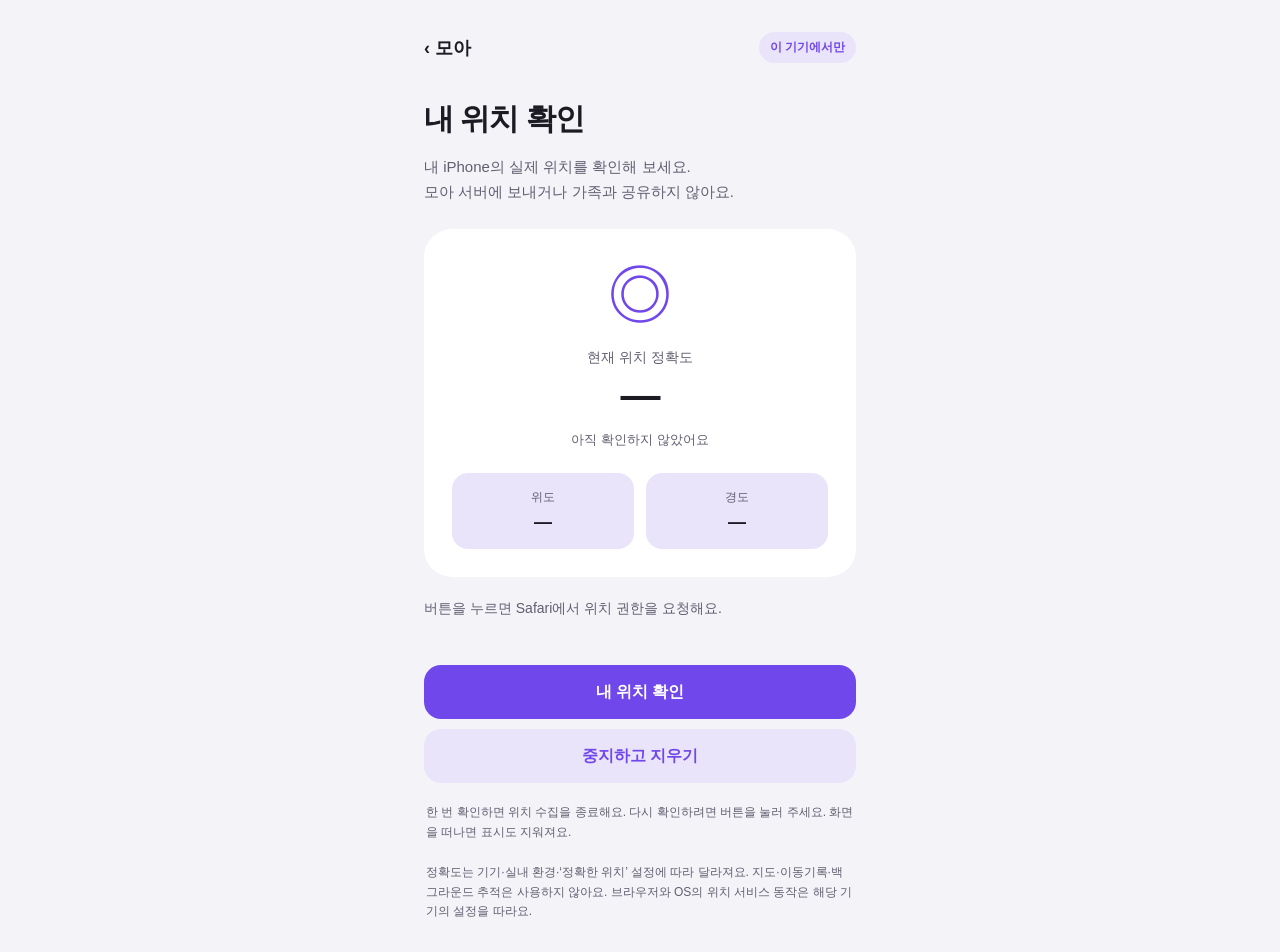
==== device-location/index.html @ 3b2cc341 "Publish device-only foreground location check" ====
<!doctype html>
<html lang="ko"><head><meta charset="utf-8"><meta name="viewport" content="width=device-width,initial-scale=1,viewport-fit=cover">
<meta name="referrer" content="no-referrer"><meta name="robots" content="noindex,nofollow">
<meta http-equiv="Content-Security-Policy" content="default-src 'none'; script-src 'self'; style-src 'self'; img-src 'self'; connect-src 'none'; base-uri 'none'; form-action 'none'">
<meta name="color-scheme" content="light dark"><title>모아 · 내 위치 확인</title>
<link rel="icon" href="../favicon.png"><link rel="stylesheet" href="location.css"><script src="location.js" defer></script></head>
<body><main><header><a href="../">‹ 모아</a><span>이 기기에서만</span></header>
<h1>내 위치 확인</h1><p class="intro">내 iPhone의 실제 위치를 확인해 보세요.<br>모아 서버에 보내거나 가족과 공유하지 않아요.</p>
<section class="location" aria-label="기기 위치 확인 결과"><div class="target" aria-hidden="true">◎</div><p class="caption">현재 위치 정확도</p><strong id="accuracy">—</strong><p id="time">아직 확인하지 않았어요</p>
<dl><div><dt>위도</dt><dd id="latitude">—</dd></div><div><dt>경도</dt><dd id="longitude">—</dd></div></dl></section>
<p id="status" role="status" aria-live="polite">버튼을 누르면 Safari에서 위치 권한을 요청해요.</p>
<button id="start">내 위치 확인</button><button id="stop" class="secondary">중지하고 지우기</button>
<p class="note">한 번 확인하면 위치 수집을 종료해요. 다시 확인하려면 버튼을 눌러 주세요. 화면을 떠나면 표시도 지워져요.</p>
<p class="note">정확도는 기기·실내 환경·‘정확한 위치’ 설정에 따라 달라져요. 지도·이동기록·백그라운드 추적은 사용하지 않아요. 브라우저와 OS의 위치 서비스 동작은 해당 기기의 설정을 따라요.</p>
</main></body></html>
---- device-location/location.css ----
:root{font-family:-apple-system,BlinkMacSystemFont,"Segoe UI",sans-serif;color:#1c1b23;background:#f4f3f8;--card:#fff;--muted:#625e70;--accent:#7047eb;--soft:#eae4fb}*{box-sizing:border-box}body{margin:0}main{max-width:480px;margin:auto;padding:24px 24px max(30px,env(safe-area-inset-bottom))}header{display:flex;justify-content:space-between;align-items:center;margin:8px 0 36px}a{color:inherit;text-decoration:none;font-size:18px;font-weight:700}header span{color:var(--accent);background:var(--soft);padding:7px 11px;border-radius:20px;font-size:12px;font-weight:600}h1{font-size:30px;letter-spacing:-1px;margin:0 0 12px}.intro,.note,#status{color:var(--muted);line-height:1.65}.intro{font-size:15px;margin-bottom:24px}.location{border-radius:28px;background:var(--card);padding:28px;text-align:center}.target{color:var(--accent);font-size:64px;line-height:1.2}.caption{margin:16px 0 6px;color:var(--muted);font-size:14px}strong{font-size:40px;letter-spacing:-1px}#time{font-size:13px;color:var(--muted)}dl{display:flex;gap:12px;margin:24px 0 0}dl div{flex:1;padding:16px 8px;border-radius:16px;background:var(--soft)}dt{font-size:12px;color:var(--muted);margin-bottom:6px}dd{margin:0;font-size:18px;font-variant-numeric:tabular-nums;font-weight:700}#status{font-size:14px;min-height:48px;margin:20px 0}button{font:inherit;min-height:54px;border:0;border-radius:17px;width:100%;font-weight:700;background:var(--accent);color:#fff;cursor:pointer}button:disabled{opacity:.55}.secondary{margin-top:10px;background:var(--soft);color:var(--accent)}button:focus-visible,a:focus-visible{outline:3px solid var(--accent);outline-offset:4px}.note{font-size:12px;margin:20px 2px 0}@media(prefers-color-scheme:dark){:root{color:#f7f5fc;background:#141318;--card:#222127;--muted:#b8b2c5;--accent:#aa8aff;--soft:#34303f}button{color:#16121e}.secondary{color:var(--accent)}}@media(max-width:350px){main{padding:20px 16px}dd{font-size:16px}}
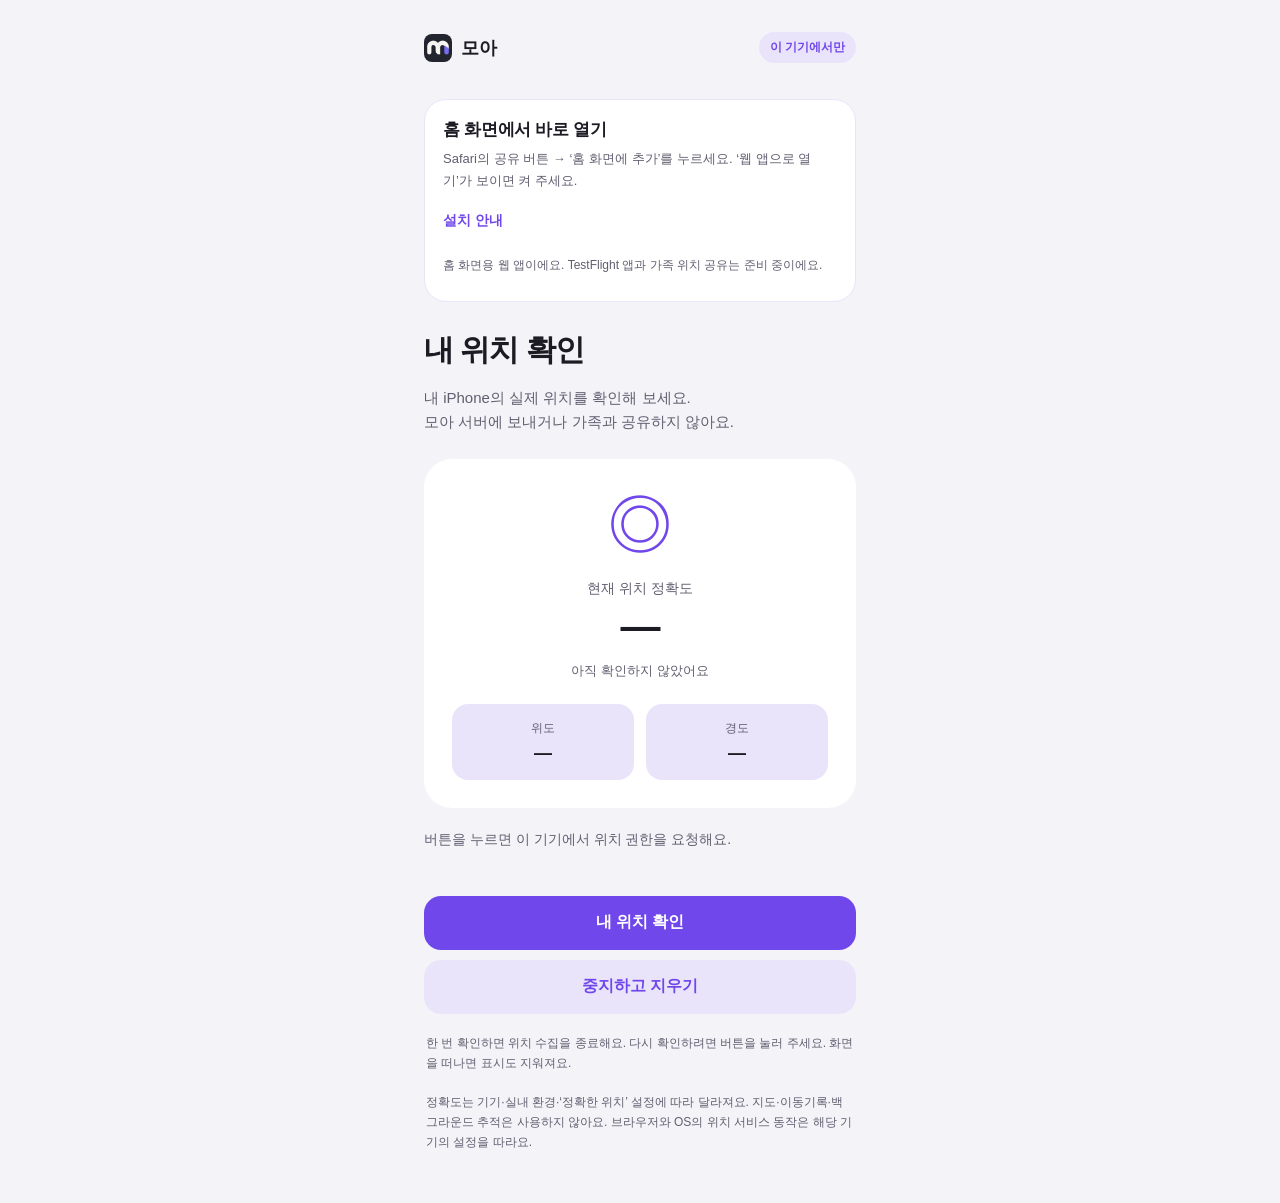
==== commit 2972bb06: "Enable home-screen installation for device location check" ====
--- a/device-location/index.html
+++ b/device-location/index.html
@@ -1,15 +1,19 @@
 <!doctype html>
 <html lang="ko"><head><meta charset="utf-8"><meta name="viewport" content="width=device-width,initial-scale=1,viewport-fit=cover">
 <meta name="referrer" content="no-referrer"><meta name="robots" content="noindex,nofollow">
-<meta http-equiv="Content-Security-Policy" content="default-src 'none'; script-src 'self'; style-src 'self'; img-src 'self'; connect-src 'none'; base-uri 'none'; form-action 'none'">
+<meta http-equiv="Content-Security-Policy" content="default-src 'none'; script-src 'self'; style-src 'self'; img-src 'self'; connect-src 'self'; worker-src 'self'; manifest-src 'self'; base-uri 'none'; form-action 'none'">
+<meta name="apple-mobile-web-app-capable" content="yes"><meta name="apple-mobile-web-app-title" content="모아"><meta name="apple-mobile-web-app-status-bar-style" content="black-translucent">
+<meta name="theme-color" content="#141318"><link rel="manifest" href="manifest.webmanifest"><link rel="apple-touch-icon" href="icon-192.png">
 <meta name="color-scheme" content="light dark"><title>모아 · 내 위치 확인</title>
 <link rel="icon" href="../favicon.png"><link rel="stylesheet" href="location.css"><script src="location.js" defer></script></head>
-<body><main><header><a href="../">‹ 모아</a><span>이 기기에서만</span></header>
+<body><main><header><a href="../" aria-label="모아 가상 화면 체험"><img src="icon-192.png" width="28" height="28" alt=""> 모아</a><span>이 기기에서만</span></header>
+<div id="install-guide" class="install"><div><strong>홈 화면에서 바로 열기</strong><p>Safari의 공유 버튼 → ‘홈 화면에 추가’를 누르세요. ‘웹 앱으로 열기’가 보이면 켜 주세요.</p></div><button id="install-help" class="text-button" aria-expanded="false" aria-controls="install-detail">설치 안내</button><ol id="install-detail" hidden><li>이 주소를 iPhone의 Safari에서 여세요.</li><li>공유 버튼을 누르고 ‘홈 화면에 추가’를 선택하세요. 목록에 없으면 아래로 내려 확인하세요.</li><li>‘웹 앱으로 열기’가 보이면 켠 뒤 ‘추가’를 누르세요.</li><li>홈 화면의 진한 m 아이콘으로 모아를 열고 ‘내 위치 확인’을 누르세요.</li></ol><p class="install-limit">홈 화면용 웹 앱이에요. TestFlight 앱과 가족 위치 공유는 준비 중이에요.</p></div>
 <h1>내 위치 확인</h1><p class="intro">내 iPhone의 실제 위치를 확인해 보세요.<br>모아 서버에 보내거나 가족과 공유하지 않아요.</p>
 <section class="location" aria-label="기기 위치 확인 결과"><div class="target" aria-hidden="true">◎</div><p class="caption">현재 위치 정확도</p><strong id="accuracy">—</strong><p id="time">아직 확인하지 않았어요</p>
 <dl><div><dt>위도</dt><dd id="latitude">—</dd></div><div><dt>경도</dt><dd id="longitude">—</dd></div></dl></section>
-<p id="status" role="status" aria-live="polite">버튼을 누르면 Safari에서 위치 권한을 요청해요.</p>
+<p id="status" role="status" aria-live="polite">버튼을 누르면 이 기기에서 위치 권한을 요청해요.</p>
 <button id="start">내 위치 확인</button><button id="stop" class="secondary">중지하고 지우기</button>
 <p class="note">한 번 확인하면 위치 수집을 종료해요. 다시 확인하려면 버튼을 눌러 주세요. 화면을 떠나면 표시도 지워져요.</p>
 <p class="note">정확도는 기기·실내 환경·‘정확한 위치’ 설정에 따라 달라져요. 지도·이동기록·백그라운드 추적은 사용하지 않아요. 브라우저와 OS의 위치 서비스 동작은 해당 기기의 설정을 따라요.</p>
+<p id="app-state" class="note" role="status" aria-live="polite"></p>
 </main></body></html>
--- a/device-location/location.css
+++ b/device-location/location.css
@@ -1 +1,3 @@
 :root{font-family:-apple-system,BlinkMacSystemFont,"Segoe UI",sans-serif;color:#1c1b23;background:#f4f3f8;--card:#fff;--muted:#625e70;--accent:#7047eb;--soft:#eae4fb}*{box-sizing:border-box}body{margin:0}main{max-width:480px;margin:auto;padding:24px 24px max(30px,env(safe-area-inset-bottom))}header{display:flex;justify-content:space-between;align-items:center;margin:8px 0 36px}a{color:inherit;text-decoration:none;font-size:18px;font-weight:700}header span{color:var(--accent);background:var(--soft);padding:7px 11px;border-radius:20px;font-size:12px;font-weight:600}h1{font-size:30px;letter-spacing:-1px;margin:0 0 12px}.intro,.note,#status{color:var(--muted);line-height:1.65}.intro{font-size:15px;margin-bottom:24px}.location{border-radius:28px;background:var(--card);padding:28px;text-align:center}.target{color:var(--accent);font-size:64px;line-height:1.2}.caption{margin:16px 0 6px;color:var(--muted);font-size:14px}strong{font-size:40px;letter-spacing:-1px}#time{font-size:13px;color:var(--muted)}dl{display:flex;gap:12px;margin:24px 0 0}dl div{flex:1;padding:16px 8px;border-radius:16px;background:var(--soft)}dt{font-size:12px;color:var(--muted);margin-bottom:6px}dd{margin:0;font-size:18px;font-variant-numeric:tabular-nums;font-weight:700}#status{font-size:14px;min-height:48px;margin:20px 0}button{font:inherit;min-height:54px;border:0;border-radius:17px;width:100%;font-weight:700;background:var(--accent);color:#fff;cursor:pointer}button:disabled{opacity:.55}.secondary{margin-top:10px;background:var(--soft);color:var(--accent)}button:focus-visible,a:focus-visible{outline:3px solid var(--accent);outline-offset:4px}.note{font-size:12px;margin:20px 2px 0}@media(prefers-color-scheme:dark){:root{color:#f7f5fc;background:#141318;--card:#222127;--muted:#b8b2c5;--accent:#aa8aff;--soft:#34303f}button{color:#16121e}.secondary{color:var(--accent)}}@media(max-width:350px){main{padding:20px 16px}dd{font-size:16px}}
+
+[hidden]{display:none!important}header a{display:flex;align-items:center;gap:9px}header img{border-radius:8px}.install{padding:18px;border:1px solid var(--soft);border-radius:22px;margin-bottom:28px;background:var(--card)}.install strong{font-size:17px;letter-spacing:-.3px}.install p,.install li{font-size:13px;line-height:1.7;color:var(--muted)}.install p{margin:7px 0}.install ol{padding-left:22px;margin:12px 0}.install li{margin-top:6px}.install .install-limit{font-size:12px;margin-top:12px}.text-button{width:auto;min-height:44px;padding:0;background:transparent;color:var(--accent);text-align:left;font-size:14px}main{padding-top:max(24px,env(safe-area-inset-top))}
